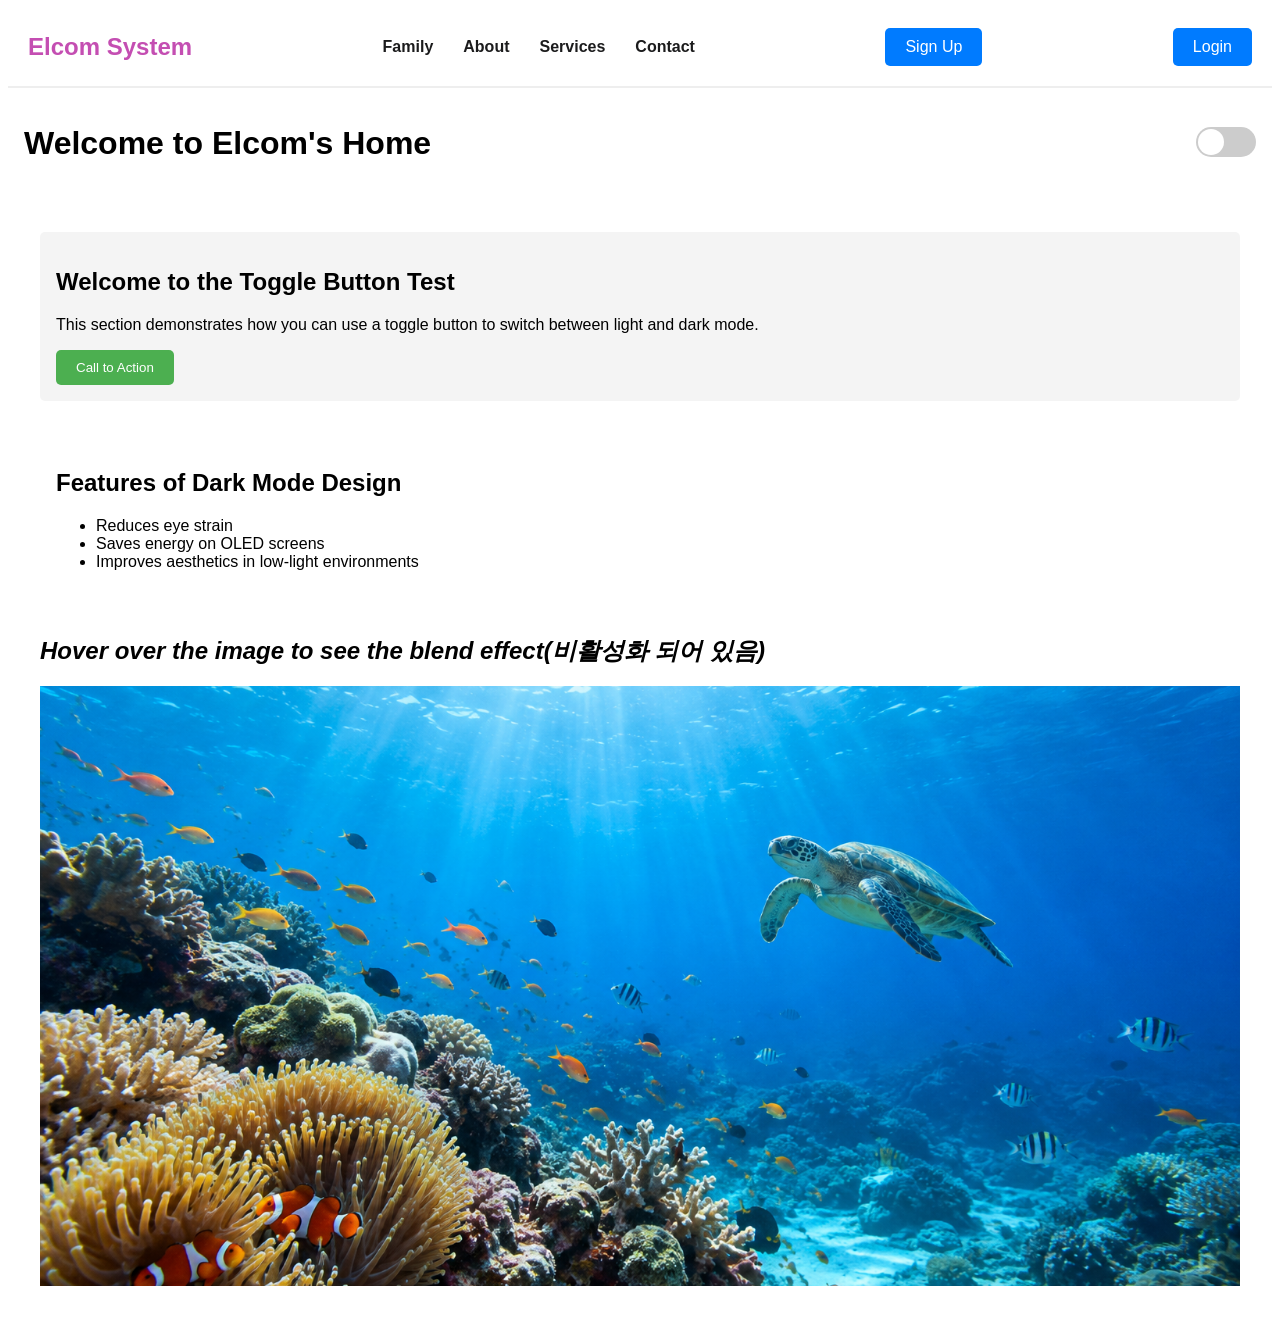
==== HomePage/index.html @ a1830685 "Add files via upload" ====
<!DOCTYPE html>
<html lang="en">
<head>
  <meta charset="UTF-8">
  <meta name="viewport" content="width=device-width, initial-scale=1.0">
  <title>Elcom's Home</title>
  <link rel="stylesheet" href="index.css" />
</head>
<body>
  <nav>
      <div class="logo">Elcom System</div>
      <div class="nav-links">
        <a href="family.jpg">Family</a>
        <a href="#">About</a>
        <a href="test.html">Services</a>
        <a href="contact.html">Contact</a>
      </div>
      <button class="nav-button"
        onclick="location.href='signup.html'">Sign Up</button>
      <button class="nav-button"
        onclick="location.href='login.html'">Login</button>
  </nav>
  <header>
    <h1>Welcome to Elcom's Home</h1>
    <div class="theme-toggle">
      <input type="checkbox" id="dark-mode-toggle">
      <label for="dark-mode-toggle" class="toggle-label">
        <span class="toggle-button"></span>
      </label>
    </div>
  </header>

  <main>
    <section>
      <h2>Welcome to the Toggle Button Test</h2>
        <p>
          This section demonstrates how you can use a toggle button to switch between light and dark mode.
        </p>
        <button class="cta-button" id="cta-button">Call to Action</button>
    </section>
    <section>
      <h2>Features of Dark Mode Design</h2>
        <ul>
          <li>Reduces eye strain</li>
          <li>Saves energy on OLED screens</li>
          <li>Improves aesthetics in low-light environments</li>
        </ul>
    </section>  

    <h2><i>Hover over the image to see the blend effect(비활성화 되어 있음)</i></h2>
    <div class="hover-blend">
      <img src="underthesea.jpg" alt="Teaoh 2 year old" class="background"/>
      <img src="family.jpg" alt="Fireworks" class="overlay" />
    </div>

  </main>
  <script src="toggle-button.js"></script>
</body>
</html>
---- HomePage/index.css ----
/* Light and Dark Mode Colors */
:root {
  --background-light: white;
  --text-light: black;
  --button-light: #4caf50;
  --button-text-light: white;

  --background-dark: #121212;
  --text-dark: #e0e0e0;
  --button-dark: #bb86fc;
  --button-text-dark: black;
}

body {
  background-color: var(--background-light);
  color: var(--text-light);
  font-family: Arial, sans-serif;
  transition: background-color 0.3s ease, color 0.3s ease;
}

body.dark-mode {
  background-color: var(--background-dark);
  color: var(--text-dark);
}

/* Navigation bar styling */
nav {
  display: flex;
  justify-content: space-between;
  align-items: center;
  padding: 20px;
  border-bottom: 2px solid #eee;
}

body.dark-mode nav {
  background-color: var(--background-dark);
  color: var(--text-dark);
}

/* Logo styling */
nav .logo {
  font-size: 24px;
  font-weight: bold;
  color: #c44eb2;
}
body.dark-mode nav .logo {
  color: #d0ef96;
}

/* Navigation links styling */
nav .nav-links {
  display: flex;
  gap: 30px;
}

nav .nav-links a {
  text-decoration: none;
  font-size: 16px;
  font-weight: bold;
  color: #1b1b1c;
  /*transition: background-color 3.3s ease;*/
}
nav .nav-links a:hover {
  color: #fa6c78;
}

body.dark-mode nav .nav-links a {
  color: #e3e3e0;
}

body.dark-mode nav .nav-links a:hover {
  color: #fa6c78;
}

/* Button styling */
nav .nav-button {
  padding: 10px 20px;
  background-color: #007bff;
  color: #fff;
  border: none;
  border-radius: 5px;
  font-size: 16px;
  cursor: pointer;
  transition: background-color 0.3s ease;
}

nav .nav-button:hover {
  background-color: #f14ecb;
}

/* Responsive design */
@media (max-width: 768px) {
  nav .nav-links {
    display: none; /* Hide links for small screens */
  }
}

/* header styling */
header {
  display: flex;
  justify-content: space-between;
  align-items: center;
  padding: 1em;
}

/* Toggle Switch Styling */
.theme-toggle {
  position: relative;
}

.theme-toggle input {
  display: none;
}

.toggle-label {
  width: 60px;
  height: 30px;
  background-color: #cccccc;
  border-radius: 30px;
  position: relative;
  display: inline-block;
  cursor: pointer;
  transition: background-color 0.3s ease;
}

.toggle-label .toggle-button {
  width: 26px;
  height: 26px;
  background-color: white;
  border-radius: 50%;
  position: absolute;
  top: 2px;
  left: 2px;
  transition: transform 0.3s ease;
}

input:checked + .toggle-label {
  background-color: #4caf50;
}

input:checked + .toggle-label .toggle-button {
  transform: translateX(30px);
}

main {
  padding: 2em;
}

/* Button Styling */
.cta-button {
  background-color: var(--button-light);
  color: var(--button-text-light);
  border: none;
  padding: 10px 20px;
  cursor: pointer;
  border-radius: 5px;
  transition: background-color 0.3s ease, color 0.3s ease;
}

body.dark-mode .cta-button {
  background-color: var(--button-dark);
  color: var(--button-text-dark);
}

/* Section Styling */
section {
  margin-bottom: 2em;
  padding: 1em;
  border-radius: 5px;
}

section:nth-child(odd) {
  background-color: #f4f4f4;
}

body.dark-mode section:nth-child(odd) {
  background-color: #2c2c2c;
}

/* Image Styling */
img {
   max-width: 100%;  
   height: auto;
}

.hover-blend {
  position: relative;
  max-width: 100%;  
  height: 600px;
}

.hover-blend .background,
.hover-blend .overlay {
  position: absolute;
  top: 0;
  left: 0;
  width: 100%;
  height: 100%;
  object-fit: cover;
  transition: all 0.3s ease;
}

.hover-blend .overlay {
  opacity: 0;
}

.hover-blend:hover .overlay {
  opacity: 1;
  /* mix-blend-mode: overlay; */ /* overlay 기능 활성화 */
}
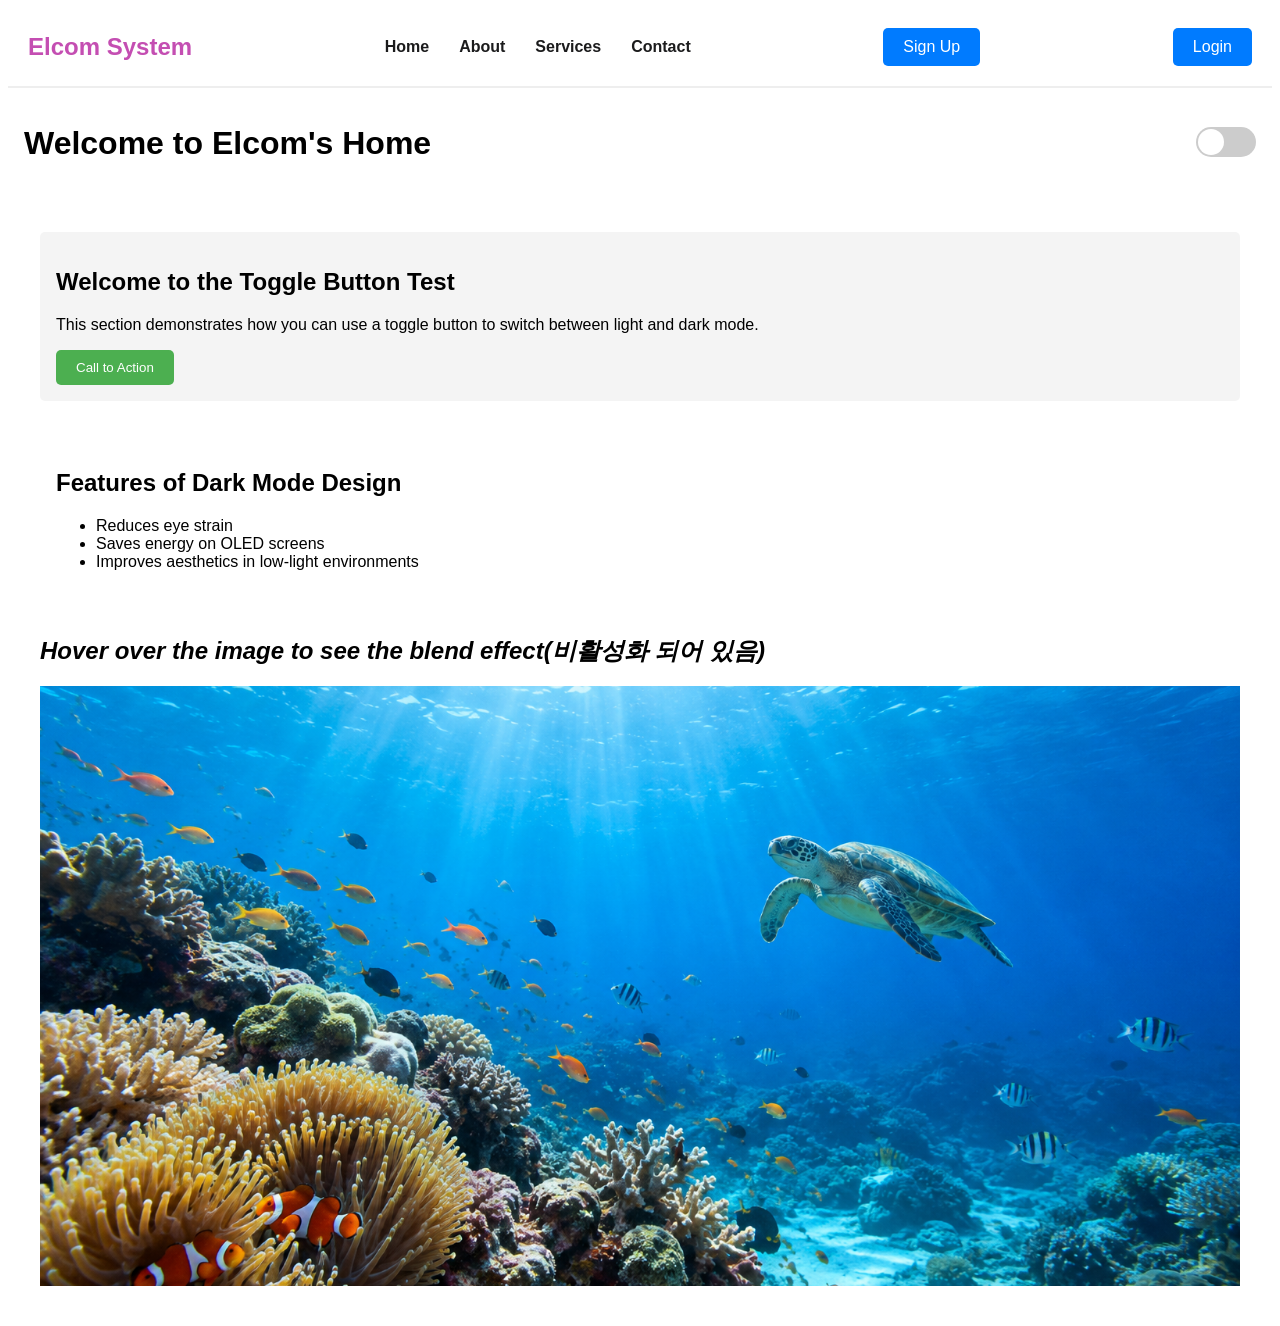
==== commit 9aadae53: "Add files via upload" ====
--- a/HomePage/index.html
+++ b/HomePage/index.html
@@ -10,7 +10,7 @@
   <nav>
       <div class="logo">Elcom System</div>
       <div class="nav-links">
-        <a href="family.jpg">Family</a>
+        <a href="../index.html">Home</a>
         <a href="#">About</a>
         <a href="test.html">Services</a>
         <a href="contact.html">Contact</a>
